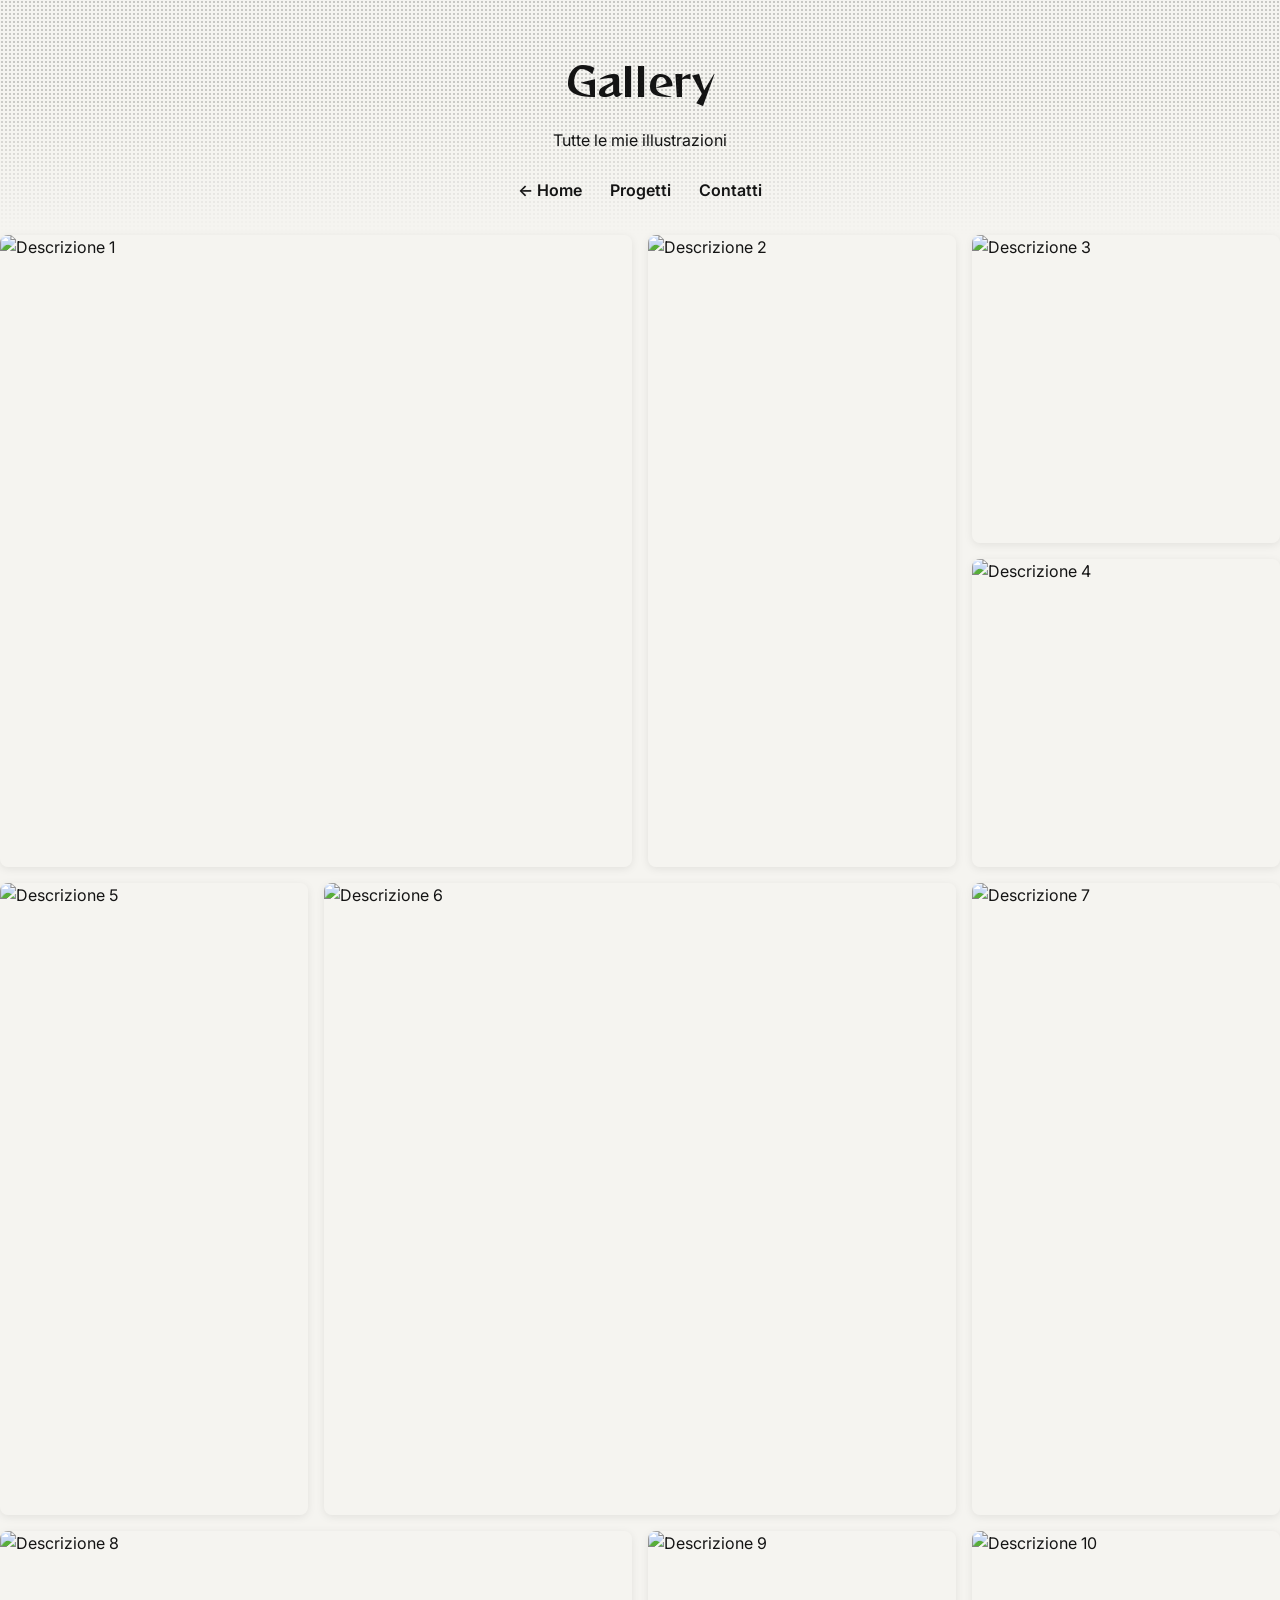
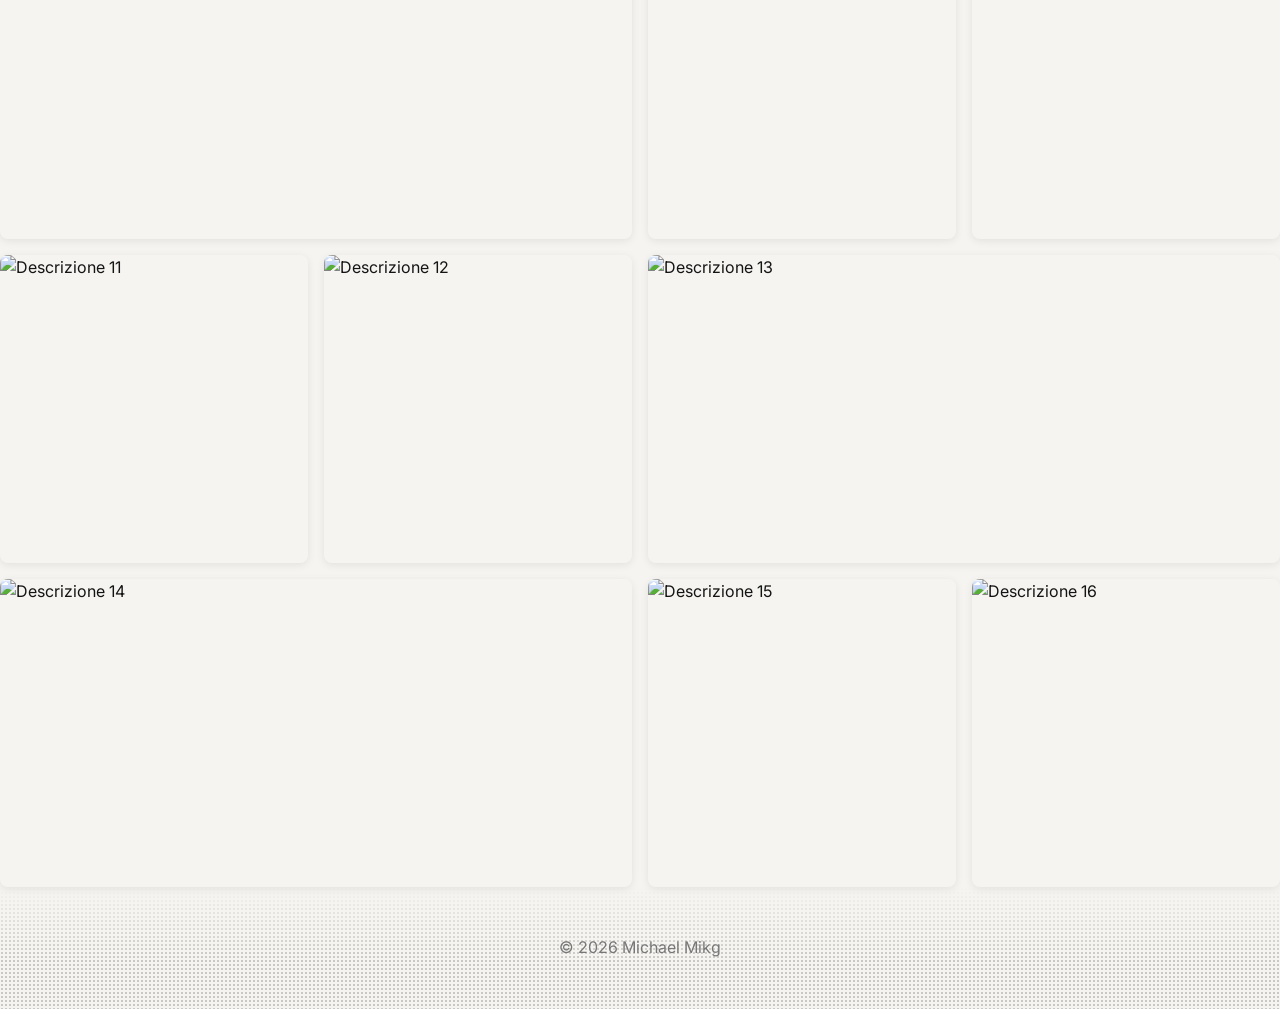
==== gallery.html @ bfb383f9 "Add files via upload" ====
<!DOCTYPE html>
<html lang="it">

<head>
    <meta charset="UTF-8">
    <meta name="viewport" content="width=device-width, initial-scale=1">
    <title>Gallery | Michael Mikg</title>
    <!-- Copia qui la stessa riga dei font che hai in index.html -->
    <link href="https://fonts.googleapis.com/css2?family=Reggae+One&family=Inter:wght@400;600&display=swap"
        rel="stylesheet">
    <link rel="stylesheet" href="style.css">
</head>

<body>

    <header>
        <h1>Gallery</h1>
        <p>Tutte le mie illustrazioni</p>
        <nav>
            <a href="index.html">← Home</a>
            <a href="index.html#progetti">Progetti</a>
            <a href="index.html#contatti">Contatti</a>
        </nav>
    </header>

    <div class="murales">
        <!-- Righe 1-2 -->
        <img class="grande" src="images/gallery/01.png" alt="Descrizione 1" loading="lazy">
        <img class="vert" src="images/gallery/02.jpeg" alt="Descrizione 2" loading="lazy">
        <img src="images/gallery/03.JPEG" alt="Descrizione 3" loading="lazy">
        <img src="images/gallery/04.jpeg" alt="Descrizione 4" loading="lazy">

        <!-- Righe 3-4 -->
        <img class="vert" src="images/gallery/05.JPEG" alt="Descrizione 5" loading="lazy">
        <img class="grande" src="images/gallery/06.PNG" alt="Descrizione 6" loading="lazy">
        <img class="vert" src="images/gallery/07.JPEG" alt="Descrizione 7" loading="lazy">

        <!-- Riga 5 -->
        <img class="oriz" src="images/gallery/08.png" alt="Descrizione 8" loading="lazy">
        <img src="images/gallery/09.jpeg" alt="Descrizione 9" loading="lazy">
        <img src="images/gallery/10.jpeg" alt="Descrizione 10" loading="lazy">

        <!-- Riga 6 -->
        <img src="images/gallery/11.jpg" alt="Descrizione 11" loading="lazy">
        <img src="images/gallery/12.jpg" alt="Descrizione 12" loading="lazy">
        <img class="oriz" src="images/gallery/13.jpg" alt="Descrizione 13" loading="lazy">

        <!-- Riga 7 -->
        <img class="oriz" src="images/gallery/14.jpg" alt="Descrizione 14" loading="lazy">
        <img src="images/gallery/15.jpg" alt="Descrizione 15" loading="lazy">
        <img src="images/gallery/16.jpg" alt="Descrizione 16" loading="lazy">
    </div>

    <footer>
        <p>© 2026 Michael Mikg</p>
    </footer>

    <div class="lightbox" id="lightbox">
        <button class="freccia sinistra" id="prev" aria-label="Immagine precedente">&#10094;</button>
        <img id="lightbox-img" src="" alt="">
        <button class="freccia destra" id="next" aria-label="Immagine successiva">&#10095;</button>
    </div>

    <script src="script.js"></script>

</body>

</html>
---- style.css ----
/* ==========================
   BASE
   ========================== */

/* Colori e misure riutilizzabili */
:root {
    --sfondo: #f5f4f0;
    /* bianco carta, simile al fondo delle tue tavole */
    --testo: #141414;
    /* nero inchiostro */
    --accento: #1fb5a8;
    /* rosso */
}

* {
    box-sizing: border-box;
}

body {
    margin: 0;
    font-family: 'Inter', system-ui, sans-serif;
    line-height: 1.6;
    color: var(--testo);
    background: var(--sfondo);
}

main {
    max-width: 700px;
    margin: 0 auto;
    padding: 0 1rem;
}

section {
    margin-bottom: 3rem;
}

h1,
h2,
h3 {
    font-family: 'Reggae One', sans-serif;
    font-weight: 400;
}

h2 {
    border-bottom: 2px solid var(--accento);
    padding-bottom: 0.3rem;
}


/* ==========================
   HEADER E MENU
   ========================== */

header {
    text-align: center;
    padding: 3rem 1rem 2rem;
}

header h1 {
    margin: 0;
    font-size: 2.5rem;
}

nav {
    margin-top: 1.5rem;
}

nav a {
    margin: 0 0.75rem;
    color: var(--testo);
    text-decoration: none;
    font-weight: 600;
}

nav a:hover {
    color: var(--accento);
}

/* ==========================
   RETINO (HEADER E FOOTER)
   ========================== */

header,
footer {
    position: relative;
    isolation: isolate;
}

header::before,
footer::before {
    content: "";
    position: absolute;
    inset: 0;
    z-index: -1;
    background-image: radial-gradient(circle, rgba(0, 0, 0, 0.18) 0.8px, transparent 1.2px);
    background-size: 4px 4px;
}

/* Header: il retino sfuma verso il basso */
header::before {
    -webkit-mask-image: linear-gradient(to bottom, black 40%, transparent);
    mask-image: linear-gradient(to bottom, black 40%, transparent);
}

/* Footer: il retino sfuma verso l'alto */
footer::before {
    -webkit-mask-image: linear-gradient(to top, black 40%, transparent);
    mask-image: linear-gradient(to top, black 40%, transparent);
}

/* ==========================
   GALLERIA ILLUSTRAZIONI
   ========================== */

.gallery {
    display: grid;
    grid-template-columns: repeat(auto-fit, minmax(150px, 1fr));
    gap: 1rem;
}

.gallery img {
    width: 100%;
    aspect-ratio: 1 / 1;
    object-fit: cover;
    border-radius: 8px;
    box-shadow: 0 2px 8px rgba(0, 0, 0, 0.08);
    cursor: pointer;
}

.link-galleria {
    display: block;
    width: fit-content;
    margin: 1.5rem auto 0;
    font-size: 0.9rem;
    font-weight: 600;
    letter-spacing: 0.05em;
    color: var(--testo);
    text-decoration: none;
    border-bottom: 1px solid var(--testo);
    transition: color 0.2s, border-color 0.2s;
}

.link-galleria:hover {
    color: var(--accento);
    border-color: var(--accento);
}


/* ==========================
   LIGHTBOX
   ========================== */

.lightbox {
    touch-action: pan-y;
    display: none;
    position: fixed;
    inset: 0;
    background: rgba(0, 0, 0, 0.85);
    align-items: center;
    justify-content: center;
    padding: 1rem;
    z-index: 100;
}

.lightbox.aperta {
    display: flex;
}

.lightbox img {
    max-width: 100%;
    max-height: 100%;
    border-radius: 8px;
}

.freccia {
    position: absolute;
    top: 50%;
    transform: translateY(-50%);
    background: rgba(255, 255, 255, 0.15);
    color: white;
    border: none;
    font-size: 2rem;
    width: 3rem;
    height: 3rem;
    border-radius: 50%;
    cursor: pointer;
}

.freccia:hover {
    background: rgba(255, 255, 255, 0.3);
}

.freccia.sinistra {
    left: 1rem;
}

.freccia.destra {
    right: 1rem;
}

/* ==========================
   PROGETTI
   ========================== */

/* Colonne automatiche con CSS Grid */
.griglia {
    display: grid;
    grid-template-columns: repeat(auto-fit, minmax(250px, 1fr));
    gap: 1rem;
}

article {
    background: white;
    padding: 1rem 1.5rem;
    margin-bottom: 1rem;
    border-radius: 8px;
    box-shadow: 0 2px 8px rgba(0, 0, 0, 0.08);
}

.griglia article {
    position: relative;
    margin-bottom: 0;
    transition: transform 0.2s, box-shadow 0.2s;
}

.griglia article:hover {
    transform: translateY(-3px);
    box-shadow: 0 6px 16px rgba(0, 0, 0, 0.15);
}

.griglia article h3 {
    margin: 0 0 0.75rem;
    font-size: 1.2rem;
}

.griglia article h3 a {
    color: inherit;
    text-decoration: none;
}

/* Rende cliccabile l'intera card */
.griglia article h3 a::after {
    content: "";
    position: absolute;
    inset: 0;
}

.griglia article:hover h3 a {
    color: var(--accento);
}

.griglia article img {
    display: block;
    width: 100%;
    aspect-ratio: 4 / 3;
    object-fit: cover;
    border-radius: 6px;
}

.griglia article p {
    margin: 0.75rem 0 0;
    font-size: 0.85rem;
    color: #666;
}

/* ==========================
   LINK SOCIAL
   ========================== */

.social {
    display: flex;
    justify-content: center;
    gap: 1rem;
    margin-top: 1rem;
}

.social a {
    display: flex;
    align-items: center;
    justify-content: center;
    width: 3rem;
    height: 3rem;
    border: 2px solid var(--testo);
    border-radius: 50%;
    color: var(--testo);
    transition: color 0.2s, border-color 0.2s, transform 0.2s;
}

.social a:hover {
    color: var(--accento);
    border-color: var(--accento);
    transform: translateY(-2px);
}

.social svg {
    width: 1.5rem;
    height: 1.5rem;
}

/* ==========================
   FOOTER
   ========================== */

footer {
    text-align: center;
    padding: 2rem 1rem;
    color: #777;
}

/* ==========================
   MURALES (PAGINA GALLERY)
   ========================== */

main.larga {
    max-width: 1100px;
    container-type: inline-size;
}

.murales {
    --colonne: 4;
    --gap: 1rem;
    display: grid;
    grid-template-columns: repeat(var(--colonne), minmax(0, 1fr));
    /* riga alta quanto una colonna: le celle base restano quadrate */
    grid-auto-rows: calc((100cqw - (var(--colonne) - 1) * var(--gap)) / var(--colonne));
    grid-auto-flow: dense;
    gap: var(--gap);
}

.murales img {
    width: 100%;
    height: 100%;
    min-width: 0;
    object-fit: cover;
    border-radius: 8px;
    box-shadow: 0 2px 8px rgba(0, 0, 0, 0.08);
    cursor: pointer;
}

.murales .vert {
    grid-row: span 2;
}

.murales .oriz {
    grid-column: span 2;
}

.murales .grande {
    grid-column: span 2;
    grid-row: span 2;
}

/* ==========================
   SCHERMI PICCOLI (TELEFONI)
   ========================== */

@media (max-width: 600px) {
    header h1 {
        font-size: 2rem;
    }

    nav a {
        display: inline-block;
        margin: 0.25rem 0.5rem;
    }

    .gallery {
        grid-template-columns: repeat(2, 1fr);
    }

    .murales {
        --colonne: 2;
        --gap: 0.4rem;
    }
}
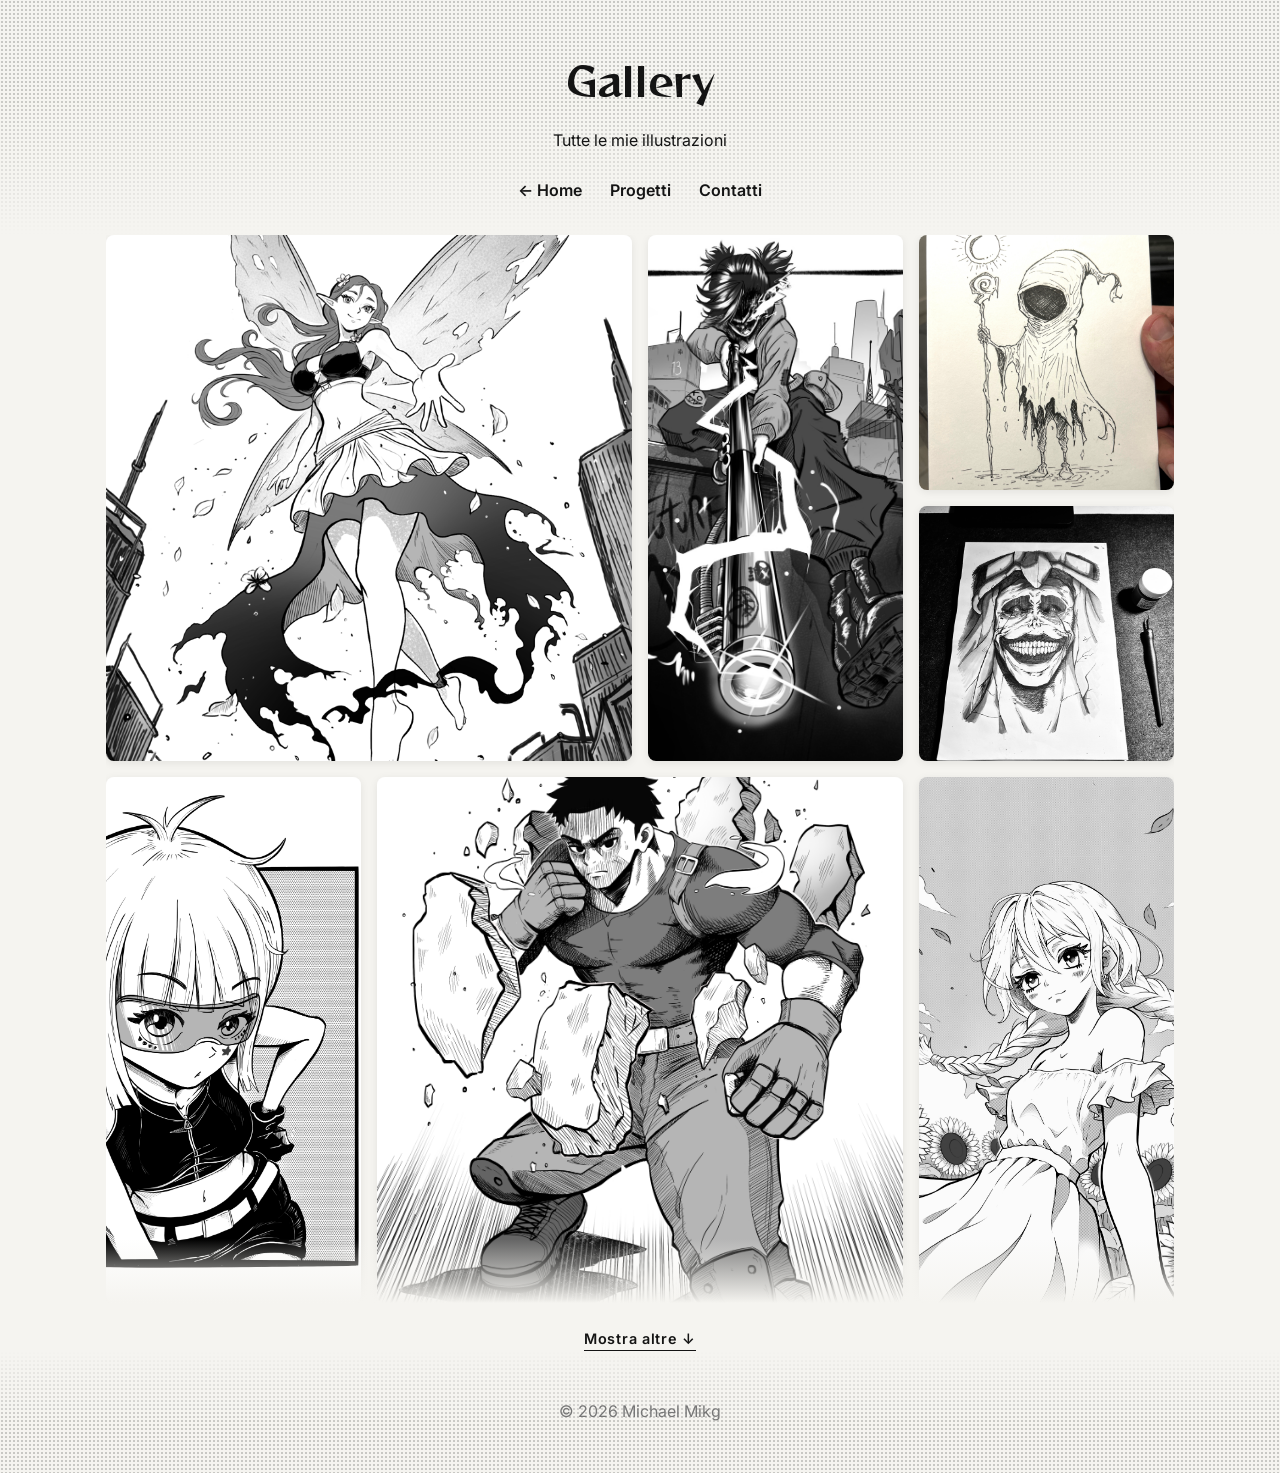
==== commit 627f51f3: "Add files via upload" ====
--- a/gallery.html
+++ b/gallery.html
@@ -23,33 +23,48 @@
         </nav>
     </header>
 
-    <div class="murales">
-        <!-- Righe 1-2 -->
-        <img class="grande" src="images/gallery/01.png" alt="Descrizione 1" loading="lazy">
-        <img class="vert" src="images/gallery/02.jpeg" alt="Descrizione 2" loading="lazy">
-        <img src="images/gallery/03.JPEG" alt="Descrizione 3" loading="lazy">
-        <img src="images/gallery/04.jpeg" alt="Descrizione 4" loading="lazy">
 
-        <!-- Righe 3-4 -->
-        <img class="vert" src="images/gallery/05.JPEG" alt="Descrizione 5" loading="lazy">
-        <img class="grande" src="images/gallery/06.PNG" alt="Descrizione 6" loading="lazy">
-        <img class="vert" src="images/gallery/07.JPEG" alt="Descrizione 7" loading="lazy">
+    <main class="larga">
+        <div class="murales-box chiuso" id="murales-box">
+            <div class="murales">
+                <!--
+  NUOVE IMMAGINI: incollale QUI, in cima, prima di tutte le altre.
+  Le vecchie scendono da sole di una riga.
+  Una riga = 4 celle: quadrato = 1, vert = 2, oriz = 2, grande = 4.
+  Per non lasciare buchi, le celle aggiunte devono essere un multiplo di 4.
+  Esempi: 4 quadrati / 1 oriz + 2 quadrati / 1 grande.
+-->
+                <!-- Righe 1-2 -->
+                <img class="grande" src="images/gallery/01.png" data-titolo="Sirena" data-testo="Contest per DTIYS"
+                    alt="Descrizione 1" loading="lazy">
+                <img class="vert" src="images/gallery/02.jpeg" alt="Descrizione 2" loading="lazy">
+                <img src="images/gallery/03.JPEG" alt="Descrizione 3" loading="lazy">
+                <img src="images/gallery/04.jpeg" alt="Descrizione 4" loading="lazy">
 
-        <!-- Riga 5 -->
-        <img class="oriz" src="images/gallery/08.png" alt="Descrizione 8" loading="lazy">
-        <img src="images/gallery/09.jpeg" alt="Descrizione 9" loading="lazy">
-        <img src="images/gallery/10.jpeg" alt="Descrizione 10" loading="lazy">
+                <!-- Righe 3-4 -->
+                <img class="vert" src="images/gallery/05.JPEG" alt="Descrizione 5" loading="lazy">
+                <img class="grande" src="images/gallery/06.PNG" alt="Descrizione 6" loading="lazy">
+                <img class="vert" src="images/gallery/07.JPEG" alt="Descrizione 7" loading="lazy">
 
-        <!-- Riga 6 -->
-        <img src="images/gallery/11.jpg" alt="Descrizione 11" loading="lazy">
-        <img src="images/gallery/12.jpg" alt="Descrizione 12" loading="lazy">
-        <img class="oriz" src="images/gallery/13.jpg" alt="Descrizione 13" loading="lazy">
+                <!-- Riga 5 -->
+                <img class="oriz" src="images/gallery/08.png" alt="Descrizione 8" loading="lazy">
+                <img src="images/gallery/09.jpeg" alt="Descrizione 9" loading="lazy">
+                <img src="images/gallery/10.PNG" alt="Descrizione 10" loading="lazy">
 
-        <!-- Riga 7 -->
-        <img class="oriz" src="images/gallery/14.jpg" alt="Descrizione 14" loading="lazy">
-        <img src="images/gallery/15.jpg" alt="Descrizione 15" loading="lazy">
-        <img src="images/gallery/16.jpg" alt="Descrizione 16" loading="lazy">
-    </div>
+                <!-- Riga 6 -->
+                <img src="images/gallery/11.jpeg" alt="Descrizione 11" loading="lazy">
+                <img src="images/gallery/12.png" alt="Descrizione 12" loading="lazy">
+                <img class="oriz" src="images/gallery/15.JPEG" alt="Descrizione 13" loading="lazy">
+
+                <!-- Righe 3-4 -->
+                <img class="vert" src="images/gallery/14.png" alt="Descrizione 5" loading="lazy">
+                <img class="grande" src="images/gallery/13.png" alt="Descrizione 6" loading="lazy">
+                <img class="vert" src="images/gallery/16.JPEG" alt="Descrizione 7" loading="lazy">
+            </div>
+        </div>
+
+        <button class="btn-altre" id="mostra-altre" type="button" aria-expanded="false">Mostra altre ↓</button>
+    </main>
 
     <footer>
         <p>© 2026 Michael Mikg</p>
@@ -57,7 +72,15 @@
 
     <div class="lightbox" id="lightbox">
         <button class="freccia sinistra" id="prev" aria-label="Immagine precedente">&#10094;</button>
-        <img id="lightbox-img" src="" alt="">
+
+        <div class="lightbox-contenuto">
+            <img id="lightbox-img" src="" alt="">
+            <div class="didascalia">
+                <h3 id="lightbox-titolo"></h3>
+                <p id="lightbox-testo"></p>
+            </div>
+        </div>
+
         <button class="freccia destra" id="next" aria-label="Immagine successiva">&#10095;</button>
     </div>
 
--- a/style.css
+++ b/style.css
@@ -198,6 +198,38 @@
     right: 1rem;
 }
 
+.lightbox-contenuto {
+    display: flex;
+    flex-direction: column;
+    align-items: center;
+    gap: 0.75rem;
+    max-width: 100%;
+}
+
+.lightbox-contenuto img {
+    max-width: 100%;
+    max-height: calc(100dvh - 9rem);
+    object-fit: contain;
+    border-radius: 8px;
+}
+
+.didascalia {
+    text-align: center;
+    color: white;
+    max-width: 40rem;
+}
+
+.didascalia h3 {
+    margin: 0;
+    font-size: 1.2rem;
+}
+
+.didascalia p {
+    margin: 0.25rem 0 0;
+    font-size: 0.9rem;
+    color: rgba(255, 255, 255, 0.75);
+}
+
 /* ==========================
    PROGETTI
    ========================== */
@@ -350,6 +382,48 @@
     grid-row: span 2;
 }
 
+.murales-box {
+    position: relative;
+}
+
+.murales-box.chiuso .murales {
+    overflow: hidden;
+}
+
+/* Sfumatura che suggerisce che c'è altro sotto */
+.murales-box.chiuso::after {
+    content: "";
+    position: absolute;
+    left: 0;
+    right: 0;
+    bottom: 0;
+    height: 4rem;
+    background: linear-gradient(to bottom, transparent, var(--sfondo));
+    pointer-events: none;
+}
+
+.btn-altre {
+    display: block;
+    width: fit-content;
+    margin: 1.5rem auto 0;
+    padding: 0;
+    background: none;
+    border: 0;
+    border-bottom: 1px solid var(--testo);
+    font: inherit;
+    font-size: 0.9rem;
+    font-weight: 600;
+    letter-spacing: 0.05em;
+    color: var(--testo);
+    cursor: pointer;
+    transition: color 0.2s, border-color 0.2s;
+}
+
+.btn-altre:hover {
+    color: var(--accento);
+    border-color: var(--accento);
+}
+
 /* ==========================
    SCHERMI PICCOLI (TELEFONI)
    ========================== */
